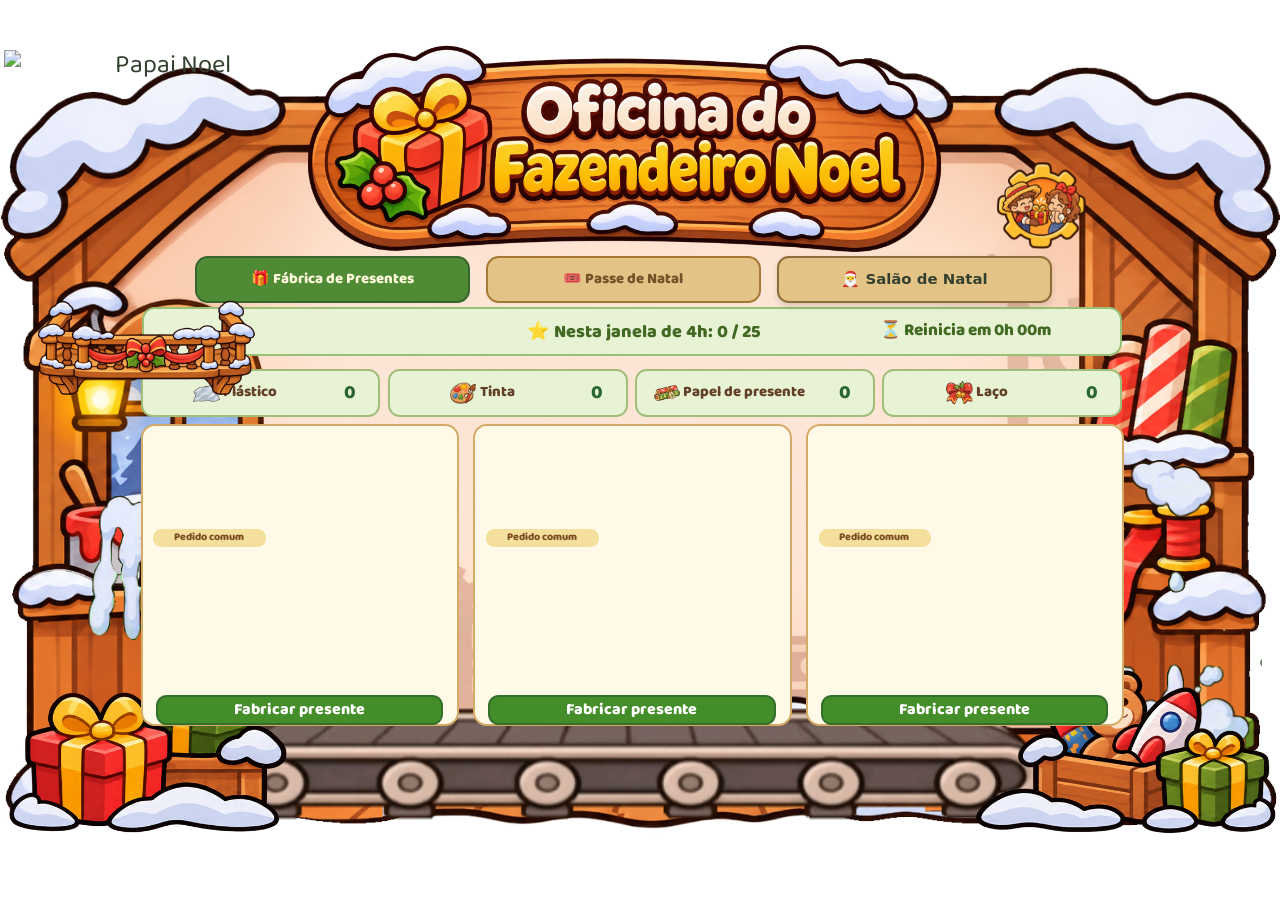
==== menu.html @ 6b4c500e "Carregar terceira aba Salão de Natal no menu público" ====
<!doctype html>
<html lang="pt-BR">
<head>
 <meta charset="utf-8">
 <meta name="viewport" content="width=device-width,initial-scale=1">
 <meta name="color-scheme" content="light">
 <title>Oficina do Fazendeiro Noel — Mini Fazenda</title>
 <style>
  html,body{width:100%;height:100%;margin:0;padding:0;overflow:hidden;background:transparent}
  #natal-boot{position:fixed;inset:0;display:grid;place-items:center;color:#5e3b20;font:600 16px system-ui;background:transparent}
  html.natal-loaded #natal-boot{display:none}
  html.natal-error #natal-boot{color:#903733}
 </style>
 <link rel="stylesheet" href="natal-runtime.css?v=natal-v27-font">
 <script src="natal-audio.js?v=natal-sound-v5-auto" defer></script>
 <script src="natal-runtime.js?v=natal-sound-v1" defer></script>
 <script src="salao-entry.js?v=salon-entry-three-tabs-20261114" defer></script>
</head>
<body>
 <div id="natal-boot" role="status" aria-live="polite">Carregando Oficina do Fazendeiro Noel…</div>
</body>
</html>
---- natal-runtime.css ----
@import url('https://fonts.googleapis.com/css2?family=Baloo+2:wght@400;500;600;700;800&display=swap');
/* Camada de apresentação. Todo o fluxo de compras/ações permanece na engine. */
/* O layout original nunca aparece por baixo, nem durante as animacoes. */
.oficina{visibility:hidden!important}
html.natal-native-fallback .oficina{visibility:visible!important}
.oficina.natal-native-hidden{display:none!important;visibility:hidden!important;pointer-events:none!important}
#natal-layout-root{position:fixed;inset:0;display:flex;align-items:center;justify-content:center;overflow:hidden;background:transparent;z-index:10000}
#natal-wrap{position:relative;flex:none;perspective:1600px}
#natal-stage-anchor{position:absolute;left:0;top:0;perspective:1600px}
#natal-stage{width:960px;height:600px;position:absolute;left:0;top:0;overflow:visible;transform-origin:0 0;transform-style:preserve-3d;backface-visibility:visible}
.natal-item{position:absolute;box-sizing:border-box;display:flex;align-items:center;justify-content:center;white-space:pre-wrap;overflow:hidden;line-height:1.2;overflow-wrap:anywhere;user-select:none}
.natal-item[hidden]{display:none!important}
.natal-item.natal-image{object-fit:contain;pointer-events:none}
.natal-item.natal-santa{overflow:visible;pointer-events:none}
.natal-item.natal-santa img{width:100%;height:100%;object-fit:contain}
.natal-item.natal-button{cursor:pointer;white-space:pre-wrap;padding:0 5px;font-family:inherit}
.natal-item.natal-button:disabled{cursor:default;filter:grayscale(.3);opacity:.78!important}
.natal-item.natal-text{pointer-events:none}
.natal-item.natal-text[data-name="Ajuda dos amigos"],.natal-item.natal-text[data-name^="Estrelas para liberar"]{pointer-events:auto;cursor:pointer}
.natal-item .natal-injected{display:block;width:100%;height:100%;object-fit:contain}
#natal-friends-dialog{position:fixed;z-index:11000;left:50%;top:50%;transform:translate(-50%,-50%);min-width:min(360px,92vw);max-width:95vw;background:#fff5df;border:4px solid #b78341;border-radius:18px;box-shadow:0 14px 70px #291a0b99;padding:18px;color:#51361f}
#natal-friends-dialog[hidden]{display:none}
#natal-friends-dialog h2{font-size:19px;margin:0 0 8px}
#natal-friends-dialog p{font-size:13px}
#natal-friends-dialog label{display:block;margin:12px 0;font-weight:bold}
#natal-friends-dialog select{display:block;width:100%;padding:9px;margin-top:5px}
#natal-friends-dialog button{padding:9px;margin:5px;border-radius:7px;border:1px solid #af8042;background:#f9d58c;cursor:pointer}
@keyframes natal-float{0%,100%{transform:translateY(0)}50%{transform:translateY(calc(var(--motion-distance,12px)*-1))}}
@keyframes natal-sway{0%,100%{transform:rotate(calc(var(--motion-angle,8deg)*-1))}50%{transform:rotate(var(--motion-angle,8deg))}}
@keyframes natal-pulse{0%,100%{transform:scale(1)}50%{transform:scale(var(--motion-magnify,1.08))}}
@keyframes natal-bounce{0%,100%{transform:translateY(0)}48%{transform:translateY(calc(var(--motion-distance,12px)*-1))}70%{transform:translateY(0)}85%{transform:translateY(calc(var(--motion-distance,12px)*-.22))}}
@keyframes natal-drift{0%,100%{transform:translateX(calc(var(--motion-distance,12px)*-1))}50%{transform:translateX(var(--motion-distance,12px))}}
@keyframes natal-spin{to{transform:rotate(360deg)}}

.natal-material-icon{height:21px;width:24px;object-fit:contain;margin-right:3px;flex:none}

/* V21 — efeitos do atelier, sem inserir duplicatas de elementos nativos */
.natal-delivery-roller,.natal-delivery-bag{position:absolute;display:block;pointer-events:none;user-select:none;object-fit:contain}
.natal-delivery-shine{position:absolute;pointer-events:none;overflow:hidden;border-radius:13px;background:linear-gradient(115deg,transparent 15%,rgba(255,255,255,.05) 35%,rgba(255,255,255,.7) 51%,rgba(255,255,255,.05) 65%,transparent 85%);mix-blend-mode:screen}

/* A arte exportada já inclui o próprio fundo; não criar painel amarelo adicional. */
#natal-stage,#natal-stage-anchor,#natal-wrap{background:transparent!important}
.natal-item[data-friends-image="1"]{overflow:visible!important;cursor:pointer}
.natal-item[data-friends-image="1"] img{width:100%;height:100%;object-fit:contain;pointer-events:none}

/* O fundo real é a arte de cada cena. Fora dela, mostra-se o jogo. */
html,body,#natal-layout-root,#natal-wrap,#natal-stage-anchor,#natal-stage{background:transparent!important}

/* Sprites de materiais preservam o tamanho e não ficam cortados pelo texto. */
html,body{background:transparent!important}
#natal-layout-root,#natal-stage,#natal-wrap,#natal-stage-anchor{border:0!important;box-shadow:none!important;background:transparent!important}
.natal-item[data-name^="Ingredientes do presente"]{display:flex;align-items:center;justify-content:center;align-content:center;flex-wrap:wrap;gap:5px 9px;overflow:visible!important;line-height:1.15}
.natal-ingredient-chip{display:inline-flex;align-items:center;gap:3px;white-space:nowrap;font-size:18px;font-weight:900;color:#237a28}
.natal-ingredient-sprite{width:23px;height:23px;max-width:none;max-height:none;object-fit:contain;flex:none}
.natal-material-icon{width:25px;height:25px;max-width:none;max-height:none;object-fit:contain;flex:none}
.natal-item[data-name^="Nome recurso"]{overflow:visible!important;white-space:nowrap}

/* Fabricação: indicador da duração real de 10s e efeito de finalização. */
.natal-item.natal-is-crafting{outline:2px solid #d8b765a8;outline-offset:-2px}
.natal-craft-meter{position:absolute;bottom:0;left:0;width:100%;height:12px;border-radius:0 0 10px 10px;background:#3c4e3c88;overflow:hidden;z-index:8;pointer-events:none}
.natal-craft-meter-bar{height:100%;width:0;background:linear-gradient(90deg,#7ed352,#dcf58d);transition:width .18s linear}
.natal-delivery-wait{position:absolute;inset:0;z-index:10;display:flex;align-items:center;justify-content:center;text-align:center;padding:12px;color:white;background:linear-gradient(0deg,#39473ad9 var(--wait-progress,0%),#39473aaf var(--wait-progress,0%));font-weight:900;font-size:23px;line-height:1.25;text-shadow:0 2px 3px #17251b;border-radius:inherit;pointer-events:none}
.natal-delivery-roller,.natal-delivery-bag{image-rendering:auto;will-change:transform,opacity}

/* Fonte original do Ateliê restaurada sem carregar o menu HTML antigo. */
html,body,#natal-layout-root,#natal-stage,.natal-item,.natal-item.natal-button{font-family:'Baloo 2',ui-rounded,system-ui,Arial,sans-serif!important}
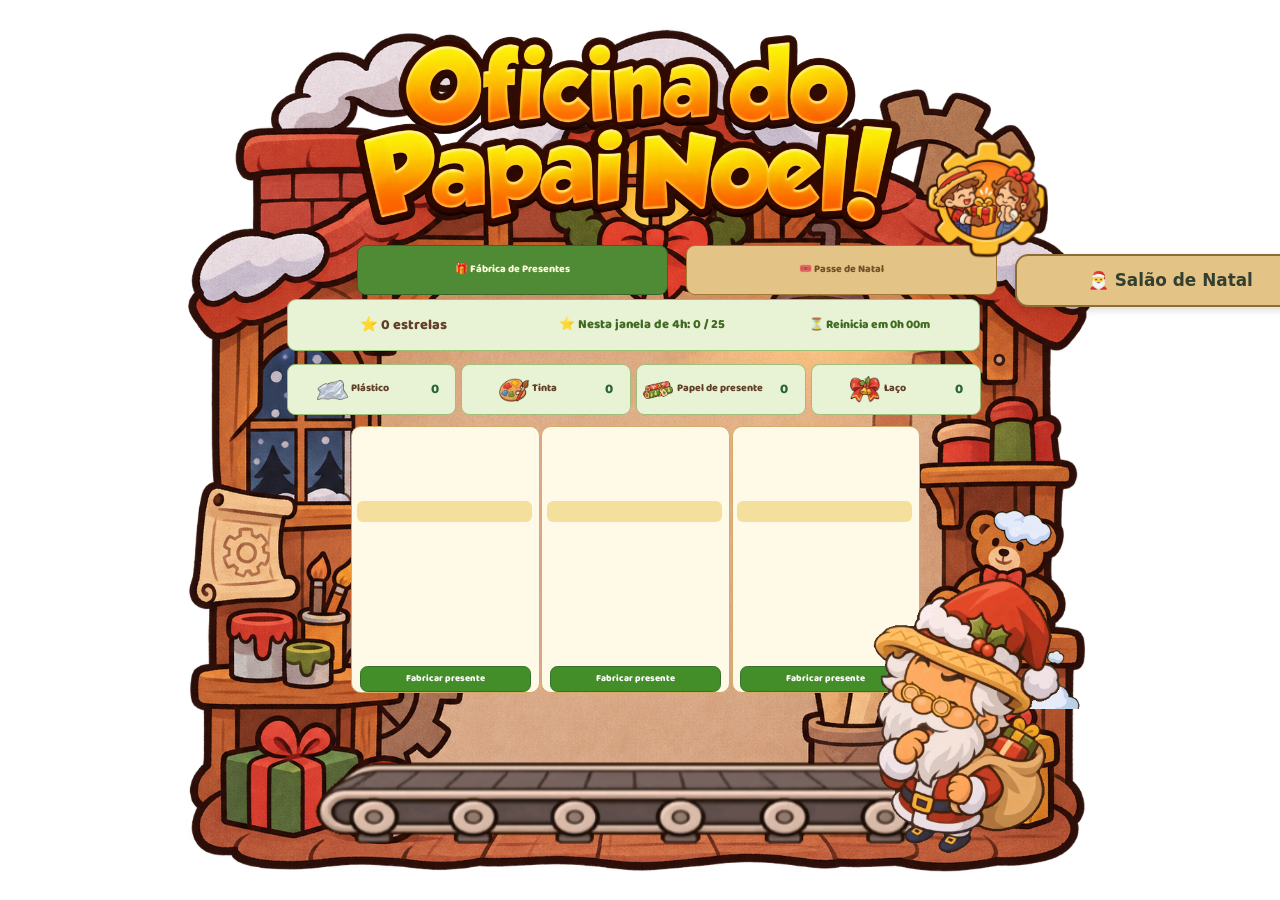
==== commit 724fd88b: "feat(natal): substituir totalmente interface visual pelo Atelie v28 600x560" ====
--- a/menu.html
+++ b/menu.html
@@ -11,9 +11,9 @@
   html.natal-loaded #natal-boot{display:none}
   html.natal-error #natal-boot{color:#903733}
  </style>
- <link rel="stylesheet" href="natal-runtime.css?v=natal-v27-font">
+ <link rel="stylesheet" href="natal-runtime.css?v=natal-v28-20261118-0210">
  <script src="natal-audio.js?v=natal-sound-v5-auto" defer></script>
- <script src="natal-runtime.js?v=natal-sound-v1" defer></script>
+ <script src="natal-runtime.js?v=natal-v28-20261118-0210" defer></script>
  <script src="salao-entry.js?v=salon-entry-three-tabs-20261114" defer></script>
 </head>
 <body>
--- a/natal-runtime.css
+++ b/natal-runtime.css
@@ -64,3 +64,6 @@
 
 /* Fonte original do Ateliê restaurada sem carregar o menu HTML antigo. */
 html,body,#natal-layout-root,#natal-stage,.natal-item,.natal-item.natal-button{font-family:'Baloo 2',ui-rounded,system-ui,Arial,sans-serif!important}
+
+/* Estilo da composicao de materiais exportada pelo Atelie v28 */
+.natal-ingredient-chip{display:inline-flex;align-items:center;justify-content:center;background:#f7eac1b8;border-radius:9px;padding:2px 6px;white-space:nowrap;line-height:1}
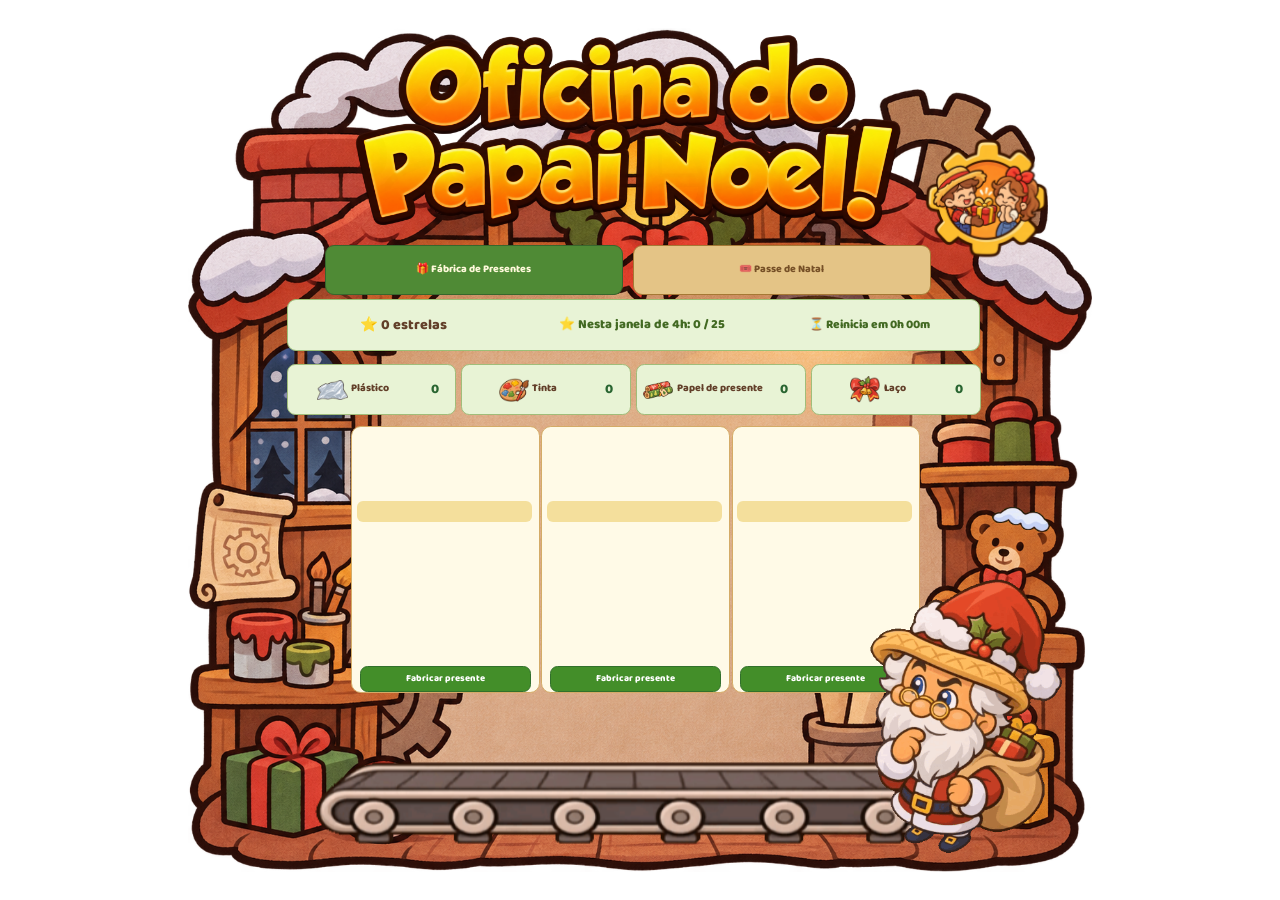
==== commit 49263e35: "fix(natal): remover botão Salão de Natal do menu v28 mantendo Fábrica e Passe" ====
--- a/menu.html
+++ b/menu.html
@@ -14,7 +14,6 @@
  <link rel="stylesheet" href="natal-runtime.css?v=natal-v28-20261118-0210">
  <script src="natal-audio.js?v=natal-sound-v5-auto" defer></script>
  <script src="natal-runtime.js?v=natal-v28-20261118-0210" defer></script>
- <script src="salao-entry.js?v=salon-entry-three-tabs-20261114" defer></script>
 </head>
 <body>
  <div id="natal-boot" role="status" aria-live="polite">Carregando Oficina do Fazendeiro Noel…</div>
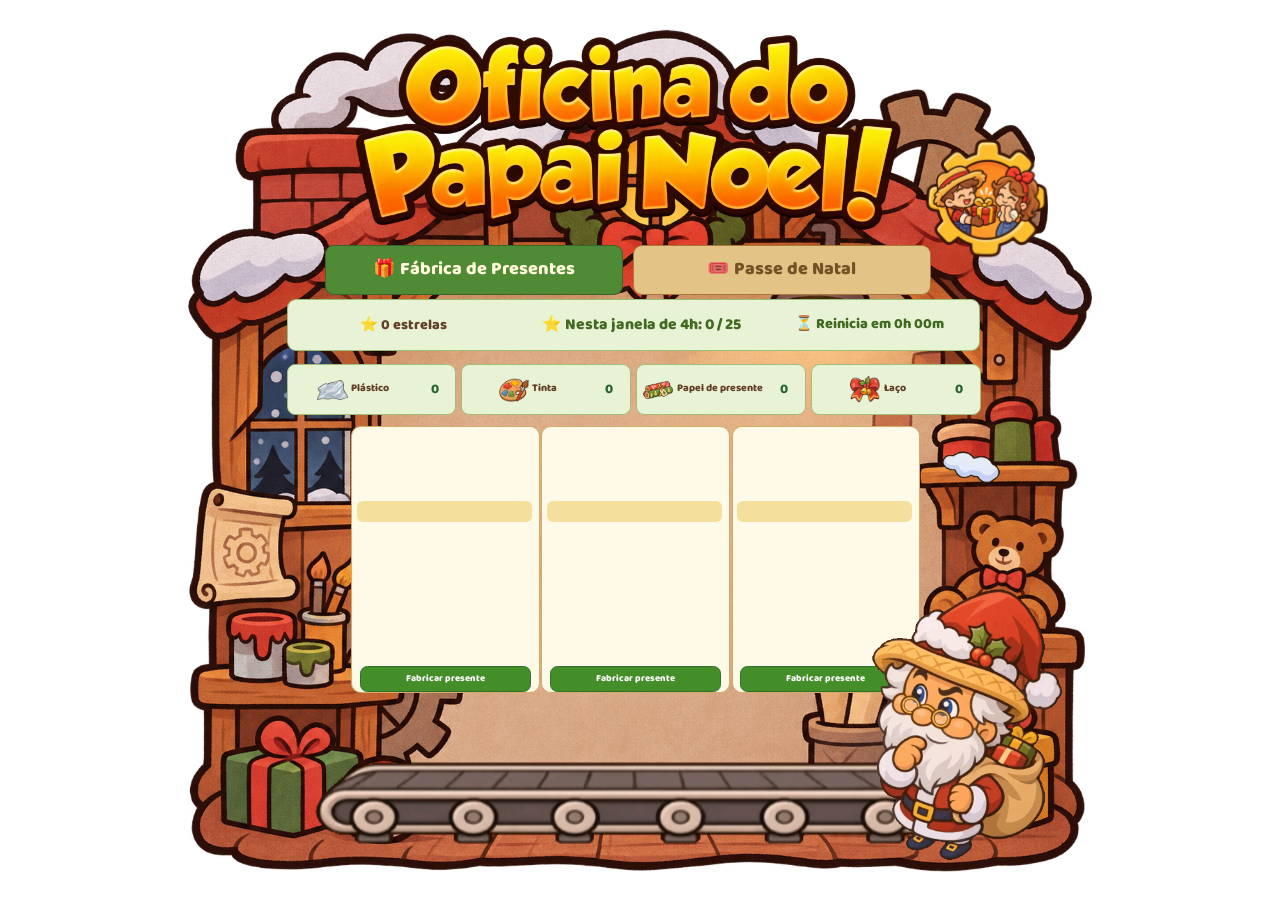
==== commit f4deb45e: "Conectar os niveis do passe ao catalogo permanente de recompensas" ====
--- a/menu.html
+++ b/menu.html
@@ -11,9 +11,9 @@
   html.natal-loaded #natal-boot{display:none}
   html.natal-error #natal-boot{color:#903733}
  </style>
- <link rel="stylesheet" href="natal-runtime.css?v=natal-v28-20261118-0210">
+ <link rel="stylesheet" href="natal-runtime.css?v=natal-rewards-20261118-v1">
  <script src="natal-audio.js?v=natal-sound-v5-auto" defer></script>
- <script src="natal-runtime.js?v=natal-v28-20261118-0210" defer></script>
+ <script src="natal-runtime.js?v=natal-rewards-20261118-v1" defer></script>
 </head>
 <body>
  <div id="natal-boot" role="status" aria-live="polite">Carregando Oficina do Fazendeiro Noel…</div>
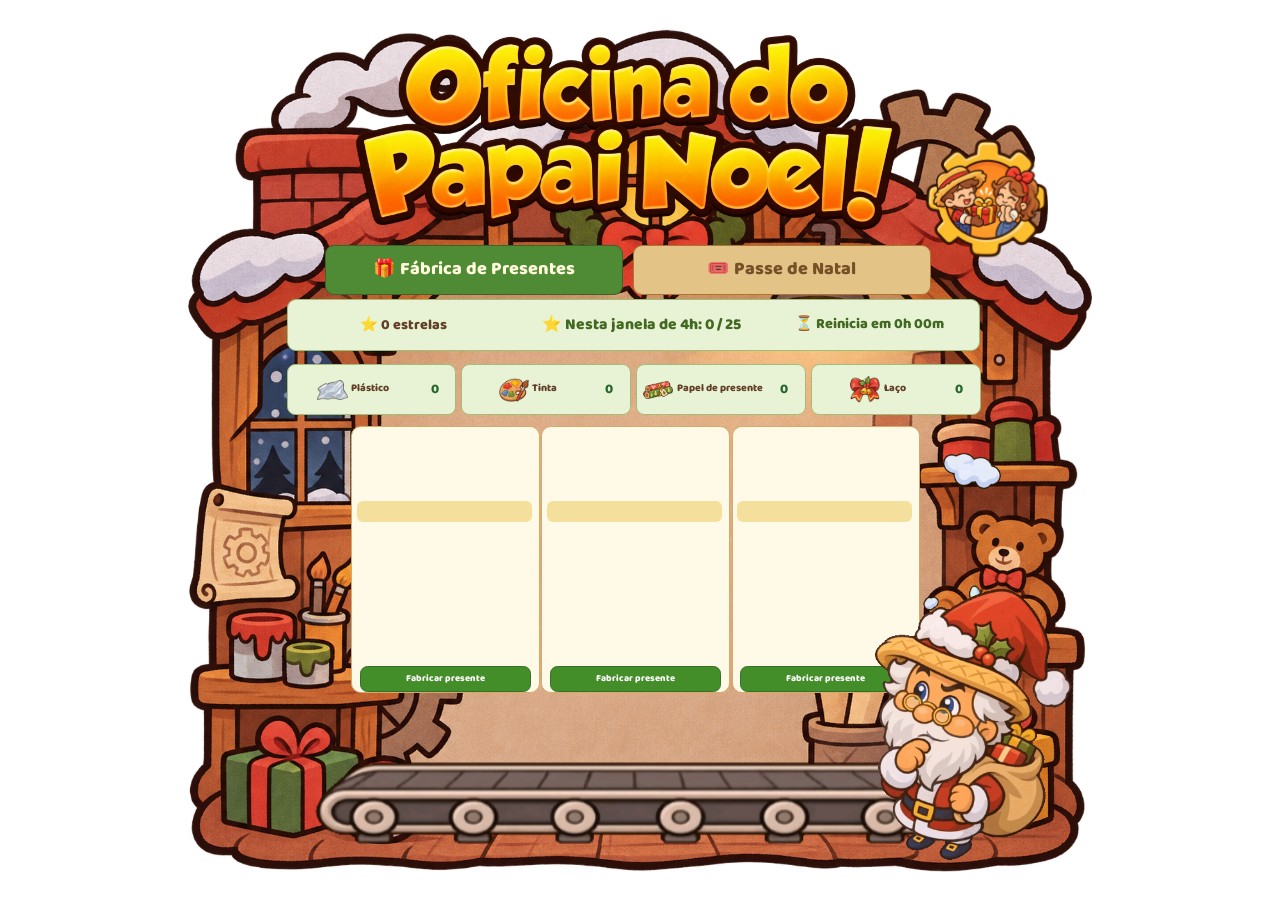
==== commit f8840d89: "Invalidar cache do menu para carregar correção de sprites do Passe" ====
--- a/menu.html
+++ b/menu.html
@@ -13,7 +13,7 @@
  </style>
  <link rel="stylesheet" href="natal-runtime.css?v=natal-rewards-20261118-v1">
  <script src="natal-audio.js?v=natal-sound-v5-auto" defer></script>
- <script src="natal-runtime.js?v=natal-rewards-20261118-v1" defer></script>
+ <script src="natal-runtime.js?v=natal-pass-sprites-fix-20261118-v2" defer></script>
 </head>
 <body>
  <div id="natal-boot" role="status" aria-live="polite">Carregando Oficina do Fazendeiro Noel…</div>
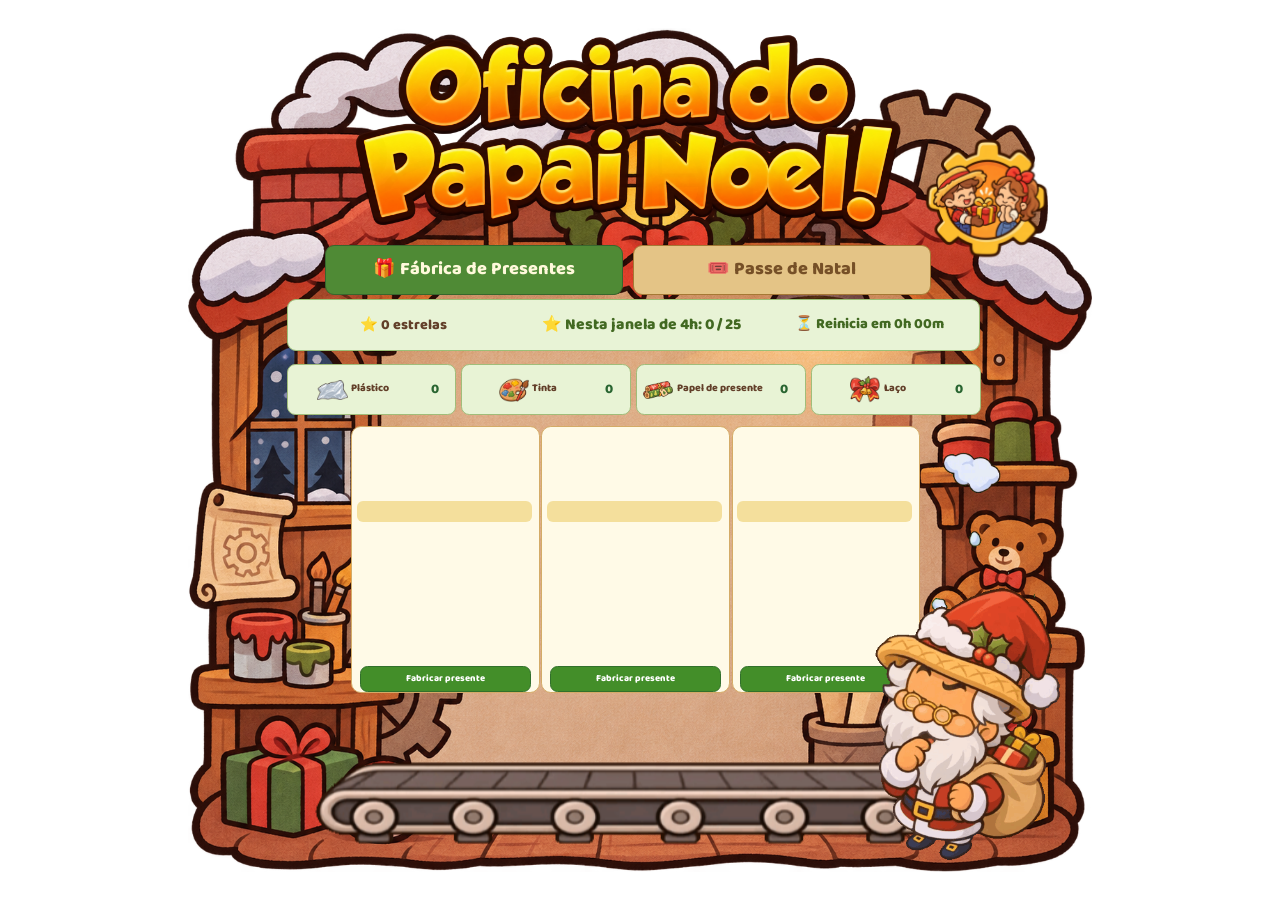
==== commit 9853f103: "Atualizar cache do runtime para handshake confiável com jogo" ====
--- a/menu.html
+++ b/menu.html
@@ -13,7 +13,7 @@
  </style>
  <link rel="stylesheet" href="natal-runtime.css?v=natal-rewards-20261118-v1">
  <script src="natal-audio.js?v=natal-sound-v5-auto" defer></script>
- <script src="natal-runtime.js?v=natal-pass-sprites-fix-20261118-v2" defer></script>
+ <script src="natal-runtime.js?v=natal-ready-heartbeat-20261118-v3" defer></script>
 </head>
 <body>
  <div id="natal-boot" role="status" aria-live="polite">Carregando Oficina do Fazendeiro Noel…</div>
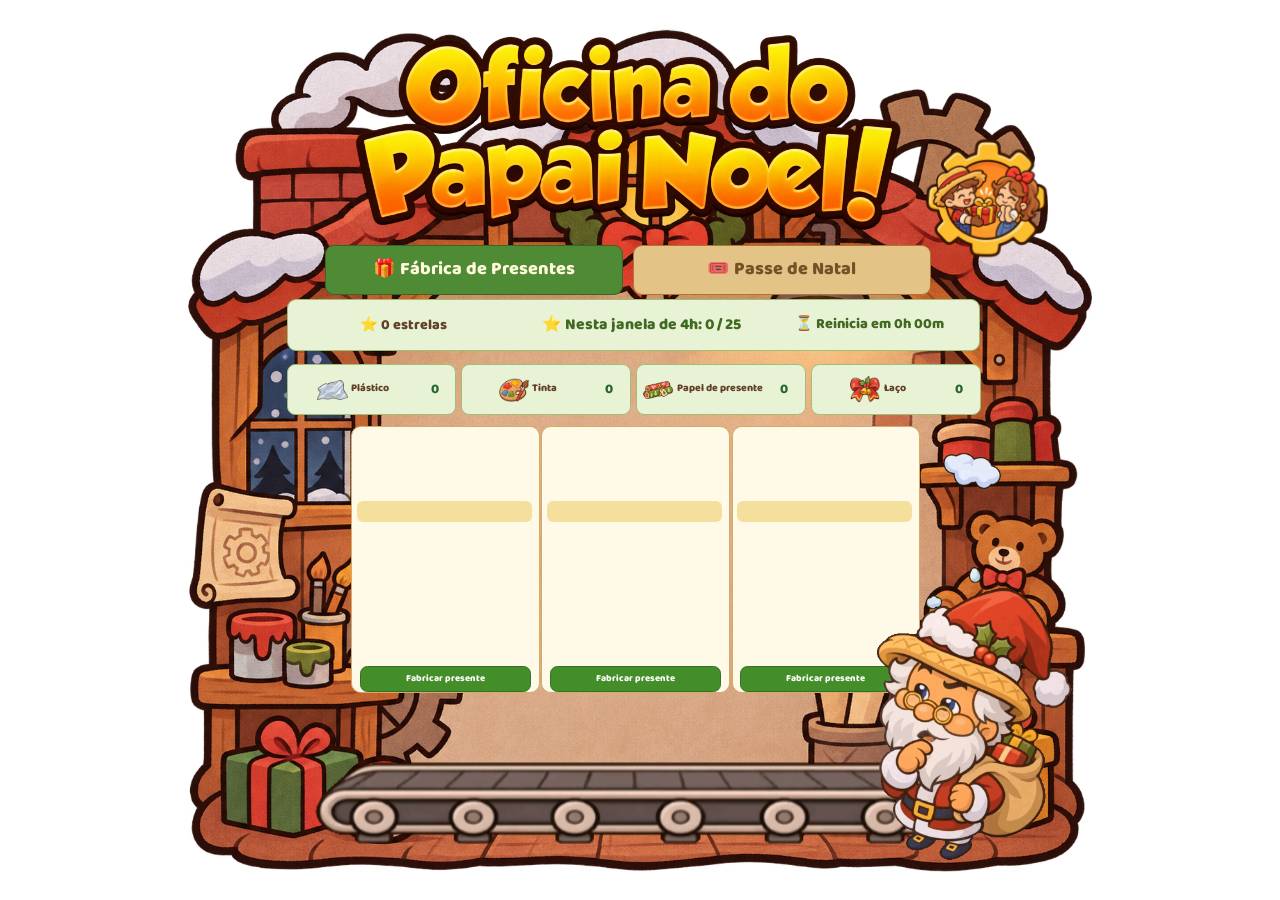
==== commit 89a65497: "fix: atualizar cache do menu para exibir animação de resgate" ====
--- a/menu.html
+++ b/menu.html
@@ -11,9 +11,9 @@
   html.natal-loaded #natal-boot{display:none}
   html.natal-error #natal-boot{color:#903733}
  </style>
- <link rel="stylesheet" href="natal-runtime.css?v=natal-rewards-20261118-v1">
+ <link rel="stylesheet" href="natal-runtime.css?v=natal-claim-animation-20261120-v1">
  <script src="natal-audio.js?v=natal-sound-v5-auto" defer></script>
- <script src="natal-runtime.js?v=natal-ready-heartbeat-20261118-v3" defer></script>
+ <script src="natal-runtime.js?v=natal-claim-animation-20261120-v1" defer></script>
 </head>
 <body>
  <div id="natal-boot" role="status" aria-live="polite">Carregando Oficina do Fazendeiro Noel…</div>
--- a/natal-runtime.css
+++ b/natal-runtime.css
@@ -67,3 +67,17 @@
 
 /* Estilo da composicao de materiais exportada pelo Atelie v28 */
 .natal-ingredient-chip{display:inline-flex;align-items:center;justify-content:center;background:#f7eac1b8;border-radius:9px;padding:2px 6px;white-space:nowrap;line-height:1}
+
+/* Feedback visual de resgate confirmado exclusivamente no Passe. */
+#natal-claim-celebration{position:absolute;inset:0;z-index:12000;display:flex;align-items:center;justify-content:center;background:rgba(8,13,17,.76);pointer-events:auto;overflow:hidden;animation:natal-claim-backdrop 1500ms ease-out both}
+.natal-claim-focus{position:relative;display:flex;flex-direction:column;align-items:center;justify-content:center;max-width:92%;text-align:center;isolation:isolate;animation:natal-claim-popup 1500ms cubic-bezier(.2,.8,.2,1) both}
+.natal-claim-shine{position:absolute;left:50%;top:42%;width:min(360px,80vw);height:min(360px,80vw);transform:translate(-50%,-50%);z-index:-1;border-radius:50%;background:radial-gradient(circle,rgba(255,249,192,.72) 0%,rgba(255,214,94,.29) 31%,transparent 70%);filter:blur(5px);animation:natal-claim-glow 1500ms ease-in-out both}
+.natal-claim-art{width:clamp(115px,30vmin,235px);height:clamp(115px,30vmin,235px);display:flex;align-items:center;justify-content:center;filter:drop-shadow(0 0 13px #ffe884) drop-shadow(0 0 32px #ffc447a6);animation:natal-claim-float 1500ms ease-in-out both}
+.natal-claim-art img{display:block;width:100%;height:100%;object-fit:contain}
+.natal-claim-art span{font-size:clamp(72px,20vmin,150px);line-height:1}
+.natal-claim-title{margin-top:5px;font-size:clamp(17px,3.5vmin,25px);font-weight:800;color:#fff1ad;text-shadow:0 2px 9px #271300}
+.natal-claim-name{font-size:clamp(14px,2.7vmin,20px);font-weight:700;color:white;text-shadow:0 2px 8px #271300}
+@keyframes natal-claim-backdrop{0%{opacity:0}12%,78%{opacity:1}100%{opacity:0}}
+@keyframes natal-claim-popup{0%{opacity:0;transform:scale(.5) translateY(35px)}22%{opacity:1;transform:scale(1.12) translateY(0)}48%,77%{opacity:1;transform:scale(1) translateY(-8px)}100%{opacity:0;transform:scale(1.09) translateY(-36px)}}
+@keyframes natal-claim-glow{0%,100%{opacity:0}25%,73%{opacity:1}}
+@keyframes natal-claim-float{0%{transform:translateY(15px)}55%{transform:translateY(-12px)}100%{transform:translateY(-25px)}}
